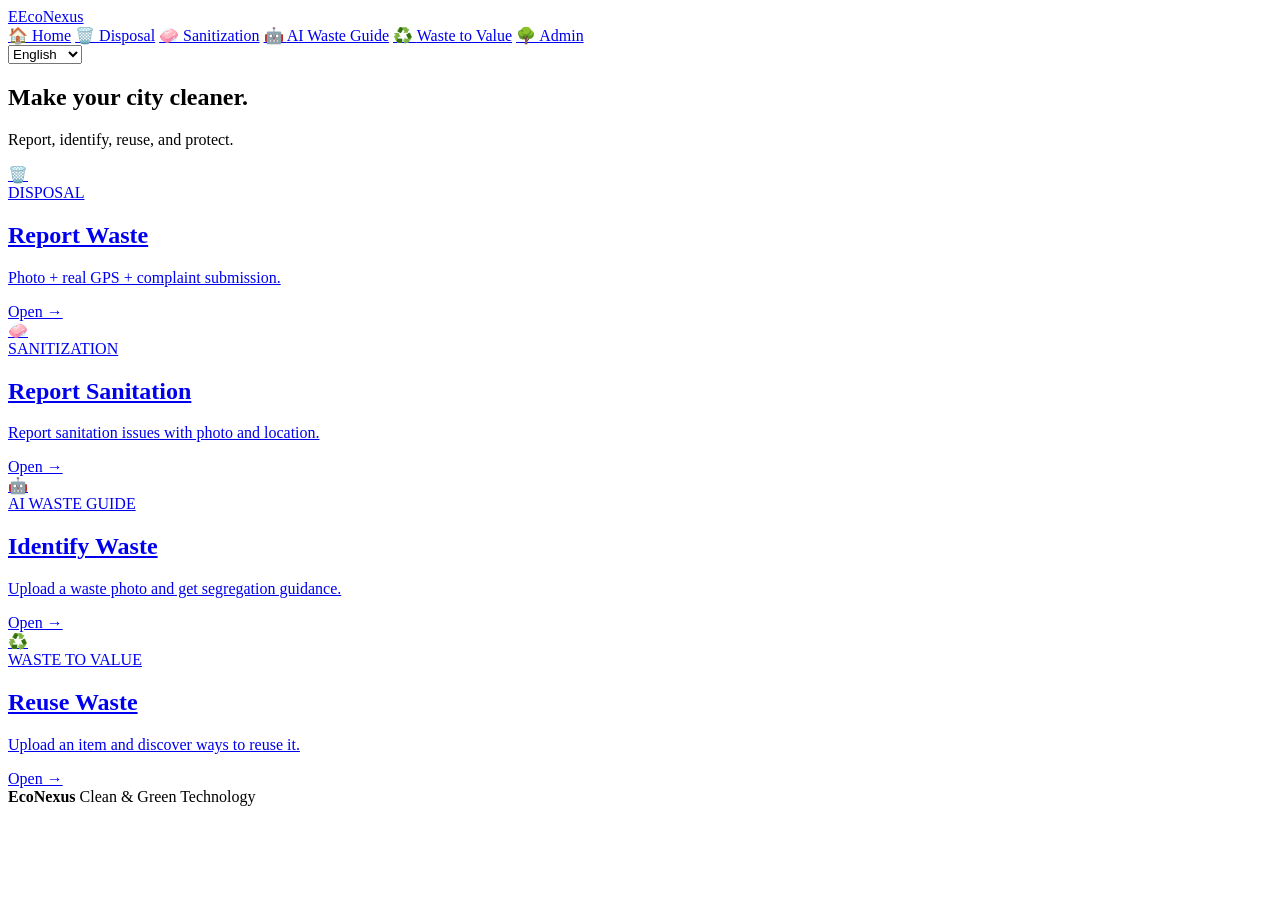
==== index.html @ 4cd0e3f4 "Add files via upload" ====
<!doctype html><html lang="en"><head><meta charset="UTF-8"><meta name="viewport" content="width=device-width,initial-scale=1.0"><title>EcoNexus | Clean & Green Technology</title><link rel="stylesheet" href="assets/style.css"></head><body>
<header class="topbar"><a class="logo" href="index.html"><span class="logo-mark">E</span>EcoNexus</a><nav class="main-nav" aria-label="Primary navigation">
<a href="index.html">🏠 <span>Home</span></a>
<a href="disposal.html">🗑️ <span>Disposal</span></a>
<a href="sanitization.html">🧼 <span>Sanitization</span></a>
<a href="ai-guide.html">🤖 <span>AI Waste Guide</span></a>
<a href="t2t.html">♻️ <span>Waste to Value</span></a>
<a class="admin-link" href="admin.html">🌳 <span>Admin</span></a>
</nav><div class="header-tools"><select class="language-select" aria-label="Language"><option value="en">English</option><option value="te">తెలుగు</option><option value="hi">हिन्दी</option><option value="ta">மிழ்n</option><option value="ka">ಕನ್ನಡ</option><option value="ma">मराठी</option></select></div></header>
<main>
<section class="home-hero"><div class="container"><div class="green-badge"></div><h1 data-i18n="heroTitle">Make your city <span>cleaner.</span></h1><p class="tagline" data-i18n="tagline">Report, identify, reuse, and protect.</p></div></section>
<section class="dashboards"><div class="container"><div class="dashboard-grid">
<a class="dashboard-card disposal-dash" href="disposal.html"><div class="dashboard-icon">🗑️</div><div><span class="dashboard-label" data-i18n="disposalLabel">DISPOSAL</span><h2 data-i18n="disposalTitle">Report Waste</h2><p data-i18n="disposalText">Photo + real GPS + complaint submission.</p><span class="dashboard-action" data-i18n="openDashboard">Open →</span></div></a>
<a class="dashboard-card sanitation-dash" href="sanitization.html"><div class="dashboard-icon">🧼</div><div><span class="dashboard-label" data-i18n="sanitationLabel">SANITIZATION</span><h2 data-i18n="sanitationTitle">Report Sanitation</h2><p data-i18n="sanitationText">Report sanitation issues with photo and location.</p><span class="dashboard-action" data-i18n="openDashboard">Open →</span></div></a>
<a class="dashboard-card ai-dash" href="ai-guide.html"><div class="dashboard-icon">🤖</div><div><span class="dashboard-label" data-i18n="aiLabel">AI WASTE GUIDE</span><h2 data-i18n="aiTitle">Identify Waste</h2><p data-i18n="aiText">Upload a waste photo and get segregation guidance.</p><span class="dashboard-action" data-i18n="openDashboard">Open →</span></div></a>
<a class="dashboard-card t2t-dash" href="t2t.html"><div class="dashboard-icon">♻️</div><div><span class="dashboard-label" data-i18n="t2tLabel">WASTE TO VALUE</span><h2 data-i18n="t2tTitle">Reuse Waste</h2><p data-i18n="t2tText">Upload an item and discover ways to reuse it.</p><span class="dashboard-action" data-i18n="openDashboard">Open →</span></div></a>
</div></div></section></main>
<footer><b>EcoNexus</b><span data-i18n="footer"> Clean & Green Technology</span></footer><div id="toast" class="toast"></div><script src="assets/app.js"></script></body></html>
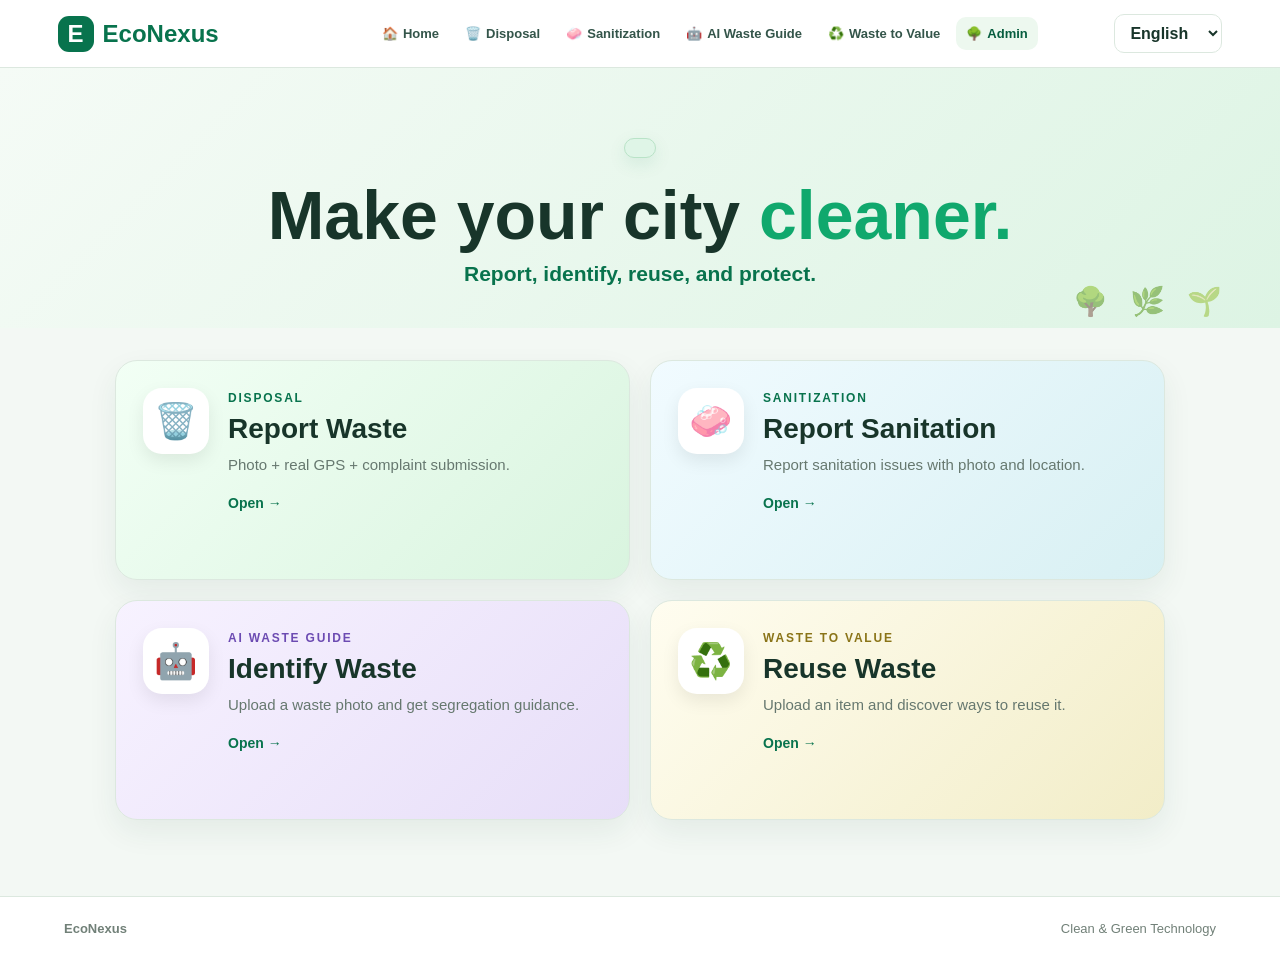
==== commit e0e3b672: "Update index.html" ====
--- a/index.html
+++ b/index.html
@@ -1,4 +1,4 @@
-<!doctype html><html lang="en"><head><meta charset="UTF-8"><meta name="viewport" content="width=device-width,initial-scale=1.0"><title>EcoNexus | Clean & Green Technology</title><link rel="stylesheet" href="assets/style.css"></head><body>
+<!doctype html><html lang="en"><head><meta charset="UTF-8"><meta name="viewport" content="width=device-width,initial-scale=1.0"><title>EcoNexus | Clean & Green Technology</title><link rel="stylesheet" href="style.css"></head><body>
 <header class="topbar"><a class="logo" href="index.html"><span class="logo-mark">E</span>EcoNexus</a><nav class="main-nav" aria-label="Primary navigation">
 <a href="index.html">🏠 <span>Home</span></a>
 <a href="disposal.html">🗑️ <span>Disposal</span></a>
--- a/style.css
+++ b/style.css
@@ -0,0 +1,20 @@
+:root{--green:#08734d;--green2:#10a86d;--lime:#baf36a;--dark:#09281f;--bg:#f3f8f4;--card:#fff;--text:#18352a;--muted:#66786f;--line:#dce8df;--blue:#277da8;--purple:#6c4bb2;--gold:#8a7418}
+*{box-sizing:border-box}html{scroll-behavior:smooth}body{margin:0;font-family:Inter,Arial,sans-serif;background:var(--bg);color:var(--text)}a{text-decoration:none;color:inherit}button,input,select,textarea{font:inherit}.container{width:min(1120px,92%);margin:auto}
+.topbar{position:sticky;top:0;z-index:50;background:rgba(255,255,255,.96);backdrop-filter:blur(10px);border-bottom:1px solid var(--line);display:flex;align-items:center;padding:12px 4.5%;min-height:68px}.logo{display:flex;align-items:center;gap:9px;font-size:24px;font-weight:850;color:var(--green);margin-right:auto}.logo-mark{display:grid;place-items:center;width:36px;height:36px;border-radius:11px;background:var(--green);color:#fff;font-weight:900}.header-tools{display:flex;align-items:center;gap:10px}.language-select{border:1px solid var(--line);background:#fff;color:var(--text);border-radius:10px;padding:9px 11px;font-weight:700;cursor:pointer}.back-btn{display:inline-flex;align-items:center;gap:6px;border:1px solid #cdded3;background:#fff;color:var(--green);border-radius:10px;padding:9px 13px;font-weight:800}
+.hero{padding:70px 0}.home-hero{text-align:center;padding:70px 0 42px;background:linear-gradient(135deg,#f5fbf6,#ddf4e4)}.home-hero .container{max-width:900px}.green-badge{display:inline-flex;align-items:center;padding:9px 15px;border-radius:999px;background:#dff5e7;border:1px solid #b9e3c7;color:var(--green);font-size:13px;font-weight:900;letter-spacing:1px;margin-bottom:18px}.home-hero h1{margin:0 0 12px;font-size:clamp(42px,6vw,68px);line-height:1.03}.home-hero h1 span,.page-head h1 span{color:var(--green2)}.tagline{font-size:21px;font-weight:800;color:var(--green);margin:0}.hero .lead,.home-hero .lead{font-size:17px;max-width:700px;margin:18px auto 0;line-height:1.65;color:var(--muted)}
+.dashboards{padding:32px 0 76px}.dashboard-grid{display:grid;grid-template-columns:1fr 1fr;gap:20px;max-width:1050px;margin:auto}.dashboard-card{min-height:220px;padding:27px;border-radius:22px;border:1px solid var(--line);display:flex;gap:19px;align-items:flex-start;box-shadow:0 12px 30px rgba(23,77,50,.07);transition:.2s;position:relative;overflow:hidden}.dashboard-card:hover{transform:translateY(-5px);box-shadow:0 18px 38px rgba(23,77,50,.13)}.dashboard-icon{width:66px;height:66px;border-radius:19px;display:grid;place-items:center;font-size:35px;flex:none;background:#fff;box-shadow:0 7px 18px rgba(0,0,0,.08)}.dashboard-label{font-size:12px;letter-spacing:1.8px;font-weight:900;color:var(--green)}.dashboard-card h2{font-size:28px;margin:7px 0 8px}.dashboard-card p{font-size:15px;line-height:1.55;margin:0 0 18px;color:var(--muted)}.dashboard-action{font-size:14px;font-weight:900;color:var(--green)}.disposal-dash{background:linear-gradient(135deg,#f2fff5,#d9f4df)}.sanitation-dash{background:linear-gradient(135deg,#f1fbff,#d8f0f3)}.ai-dash{background:linear-gradient(135deg,#f7f2ff,#e7def8)}.ai-dash .dashboard-label{color:var(--purple)}.t2t-dash{background:linear-gradient(135deg,#fffdf0,#f2edc8)}.t2t-dash .dashboard-label{color:var(--gold)}
+.page-head{padding:48px 0 22px}.page-head h1{font-size:clamp(38px,5vw,52px);margin:0 0 10px}.page-head .lead{margin:0;max-width:720px}.eyebrow{color:var(--green);font-size:12px;font-weight:900;letter-spacing:1.8px;margin-bottom:12px}.page-section{padding:22px 0 70px}
+.form-card{width:min(760px,100%);margin:auto;background:#fff;border:1px solid var(--line);border-radius:22px;padding:30px;box-shadow:0 14px 38px rgba(23,77,50,.08)}.form label{display:block;font-size:14px;font-weight:800;margin:0 0 17px}.form input,.form select,.form textarea{width:100%;padding:12px 13px;border:1px solid #d3e1d8;border-radius:10px;margin-top:7px;background:#fff;color:var(--text);outline:none}.form input:focus,.form select:focus,.form textarea:focus{border-color:#78b994;box-shadow:0 0 0 3px rgba(16,168,109,.08)}.form textarea{min-height:110px;resize:vertical}.upload{border:2px dashed #b9cdbf;border-radius:14px;text-align:center;padding:25px 18px;cursor:pointer;background:#f7fbf8;transition:.2s}.upload:hover{border-color:#78b994;background:#f1faf4}.upload input{display:none}.upload b{font-size:15px}.upload small{display:block;margin-top:5px;color:var(--muted);font-size:13px}.preview{max-width:100%;max-height:260px;margin-top:12px;border-radius:13px;display:none}.location-box{display:grid;grid-template-columns:1fr auto;gap:9px;align-items:center}.location-result{padding:12px;background:#eef8f1;border-radius:10px;font-size:13px;word-break:break-word;margin:-3px 0 17px}.map{height:150px;border-radius:15px;background:linear-gradient(145deg,#d9eddf,#cfe7d6);position:relative;overflow:hidden;border:1px solid #c4ddcb;margin-bottom:20px}.map:before{content:"";position:absolute;inset:0;background:repeating-linear-gradient(25deg,transparent 0 38px,#ffffff66 39px 41px),repeating-linear-gradient(115deg,transparent 0 55px,#ffffff55 56px 58px)}.pin{position:absolute;background:var(--green);color:#fff;border-radius:50%;width:38px;height:38px;display:grid;place-items:center;border:3px solid #fff;box-shadow:0 4px 12px #0002}
+.btn{display:inline-flex;align-items:center;justify-content:center;gap:8px;border:0;border-radius:11px;padding:12px 17px;font-weight:850;cursor:pointer}.primary{background:var(--green);color:#fff}.primary:hover{background:#075d3f}.secondary{background:#fff;color:var(--green);border:1px solid #cdded3}.lime{background:var(--lime);color:#183b27}.btn.full{width:100%}
+.dark{background:linear-gradient(135deg,#09281f,#0d3a2d);color:#fff;min-height:calc(100vh - 68px);padding-bottom:70px}.dark .page-head p{color:#b7cbc2}.ai-layout{display:grid;grid-template-columns:1fr 1fr;gap:20px}.ai-card{background:#fff;color:var(--text);border-radius:22px;padding:28px;border:1px solid #dce8df}.ai-upload{border:2px dashed #6b8f81;border-radius:15px;padding:26px;text-align:center;background:#113b2f}.ai-upload input{width:100%;margin:16px 0}.result{min-height:350px;background:#10392d;border:1px solid #416958;border-radius:22px;padding:28px;color:#fff}.result p{color:#b7cbc2}.bar{height:9px;background:#2b5647;border-radius:9px;overflow:hidden}.bar i{display:block;height:100%;background:var(--lime)}.dark .back-btn{color:var(--green)}
+.reuse-card{width:min(760px,100%);margin:auto;background:#fff;border:1px solid var(--line);border-radius:22px;padding:30px;box-shadow:0 14px 38px rgba(23,77,50,.08)}.reuse-result{margin-top:22px;padding:22px;border-radius:16px;background:#f2faf4;border:1px solid #d8eadc}.reuse-result h2{margin:0 0 8px}.reuse-options{display:grid;grid-template-columns:repeat(3,1fr);gap:14px;margin-top:20px}.mini-card{padding:18px;border:1px solid var(--line);border-radius:16px;background:#fbfdfb}.mini-card h3{font-size:18px;margin:8px 0}.mini-card p{font-size:14px;margin:0 0 14px}.service-icon{font-size:30px}.badge{display:inline-block;padding:6px 9px;border-radius:20px;background:#e8f7ed;color:var(--green);font-size:11px;font-weight:850}
+footer{padding:24px 5%;background:#fff;border-top:1px solid var(--line);display:flex;justify-content:space-between;color:#718078;font-size:13px}.toast{position:fixed;right:20px;bottom:20px;background:#12382d;color:#fff;padding:13px 17px;border-radius:10px;z-index:100;opacity:0;transform:translateY(10px);transition:.2s;pointer-events:none}.toast.show{opacity:1;transform:none}.notice{padding:14px 16px;border-radius:12px;background:#eef8f1;border:1px solid #d3e9d9;font-size:14px}
+@media(max-width:760px){.dashboard-grid,.ai-layout{grid-template-columns:1fr}.reuse-options{grid-template-columns:1fr}.location-box{grid-template-columns:1fr}.page-head{padding-top:35px}.form-card,.reuse-card,.ai-card,.result{padding:22px}.home-hero{padding:52px 0 35px}}
+@media(max-width:520px){.header-tools{gap:6px}.logo{font-size:21px}.back-btn{padding:8px 10px}.language-select{padding:8px}.dashboard-card{padding:22px;min-height:auto}.dashboard-icon{width:58px;height:58px;font-size:31px}.dashboard-card h2{font-size:24px}.home-hero h1{font-size:42px}.tagline{font-size:18px}footer{display:block;text-align:center}footer span{display:block;margin-top:6px}}
+
+/* Final judge-ready navigation */
+.main-nav{display:flex;align-items:center;justify-content:center;gap:6px;margin:0 auto;white-space:nowrap}.main-nav a{display:inline-flex;align-items:center;gap:5px;padding:9px 10px;border-radius:10px;color:#34554a;font-size:13px;font-weight:850;transition:.18s}.main-nav a:hover,.main-nav a.active{background:#e7f5eb;color:var(--green)}.main-nav .admin-link{background:#edf8ef;color:#075d3f}.main-nav .admin-link:hover{background:#dff1e4}.topbar .header-tools{flex:none}.home-hero{position:relative;overflow:hidden}.home-hero:after{content:'🌳  🌿  🌱';position:absolute;right:4%;bottom:10px;font-size:28px;opacity:.55;letter-spacing:7px}.green-badge{box-shadow:0 6px 18px rgba(8,115,77,.10)}
+.admin-page{background:#edf5ef;min-height:calc(100vh - 68px)}.admin-hero{background:linear-gradient(135deg,#062d21,#0b513a 58%,#0f6548);padding:54px 0 48px;color:#fff}.admin-hero .eyebrow.light{color:#baf36a}.admin-hero h1{font-size:clamp(42px,6vw,64px);line-height:1.04;margin:0 0 12px}.admin-hero h1 span{color:#baf36a}.admin-lead{color:#d0e3da;font-size:18px;max-width:650px;margin:0}.admin-content{padding:28px 0 70px}.admin-kpis{margin-bottom:22px}.admin-kpis .kpi{background:#0b3a2c;border:1px solid #235a49;box-shadow:0 10px 25px rgba(6,45,33,.12)}.admin-kpis .kpi small{font-size:12px;color:#cfe3da;text-transform:uppercase;letter-spacing:.8px}.admin-kpis .kpi b{font-size:34px;color:#baf36a;margin-top:7px}.admin-kpis .kpi span{display:block;font-size:12px;color:#a9c3b8;margin-top:4px}.admin-panel{background:#fff;border:1px solid #d8e7dd;border-radius:20px;padding:24px;box-shadow:0 12px 32px rgba(23,77,50,.08);margin-bottom:20px}.panel-heading{display:flex;align-items:flex-end;justify-content:space-between;gap:20px;margin-bottom:18px}.panel-heading h2,.hotspot-panel h2{margin:4px 0 5px;font-size:28px}.panel-heading p{margin:0;font-size:14px}.admin-panel .data-table{font-size:14px}.admin-panel .data-table th{background:#f2f8f4;color:#38584c;font-size:12px;text-transform:uppercase;letter-spacing:.6px}.admin-panel .data-table td,.admin-panel .data-table th{padding:14px 12px}.adminStatus{border:1px solid #c9dbd0;background:#fff;border-radius:8px;padding:7px 9px;color:#23483b;font-weight:750}.hotspot{display:flex;align-items:center;justify-content:space-between;margin-top:18px}.hotspot div{display:flex;flex-direction:column;gap:3px}.hotspot span{font-size:12px;color:var(--muted)}.hotspot strong{color:var(--green);font-size:20px}.hotspot-panel .bar{margin-top:8px;background:#e5eee8}.hotspot-panel .bar i{background:var(--green2)}
+@media(max-width:1000px){.main-nav{gap:2px}.main-nav a{padding:8px 6px;font-size:12px}.topbar{padding-left:2.5%;padding-right:2.5%}.logo{margin-right:8px}}@media(max-width:820px){.main-nav{order:3;width:100%;overflow-x:auto;justify-content:flex-start;padding-top:5px}.topbar{flex-wrap:wrap}.topbar .header-tools{margin-left:auto}.main-nav a{font-size:12px}.admin-kpis{grid-template-columns:1fr 1fr}.panel-heading{display:block}.panel-heading .badge{display:inline-block;margin-top:12px}}@media(max-width:520px){.main-nav a{font-size:11px;padding:7px 6px}.admin-hero{padding:40px 0}.admin-panel{padding:17px}.admin-kpis{grid-template-columns:1fr 1fr}.home-hero:after{font-size:20px;right:1%}}
+
+.page-head .page-badge{margin-bottom:10px}.page-tagline{font-size:15px;font-weight:800;color:var(--green);margin:0 0 20px}.dark .page-tagline{color:#baf36a}.dark .page-head .page-badge{background:#143f31;border-color:#2d6854;color:#baf36a}
